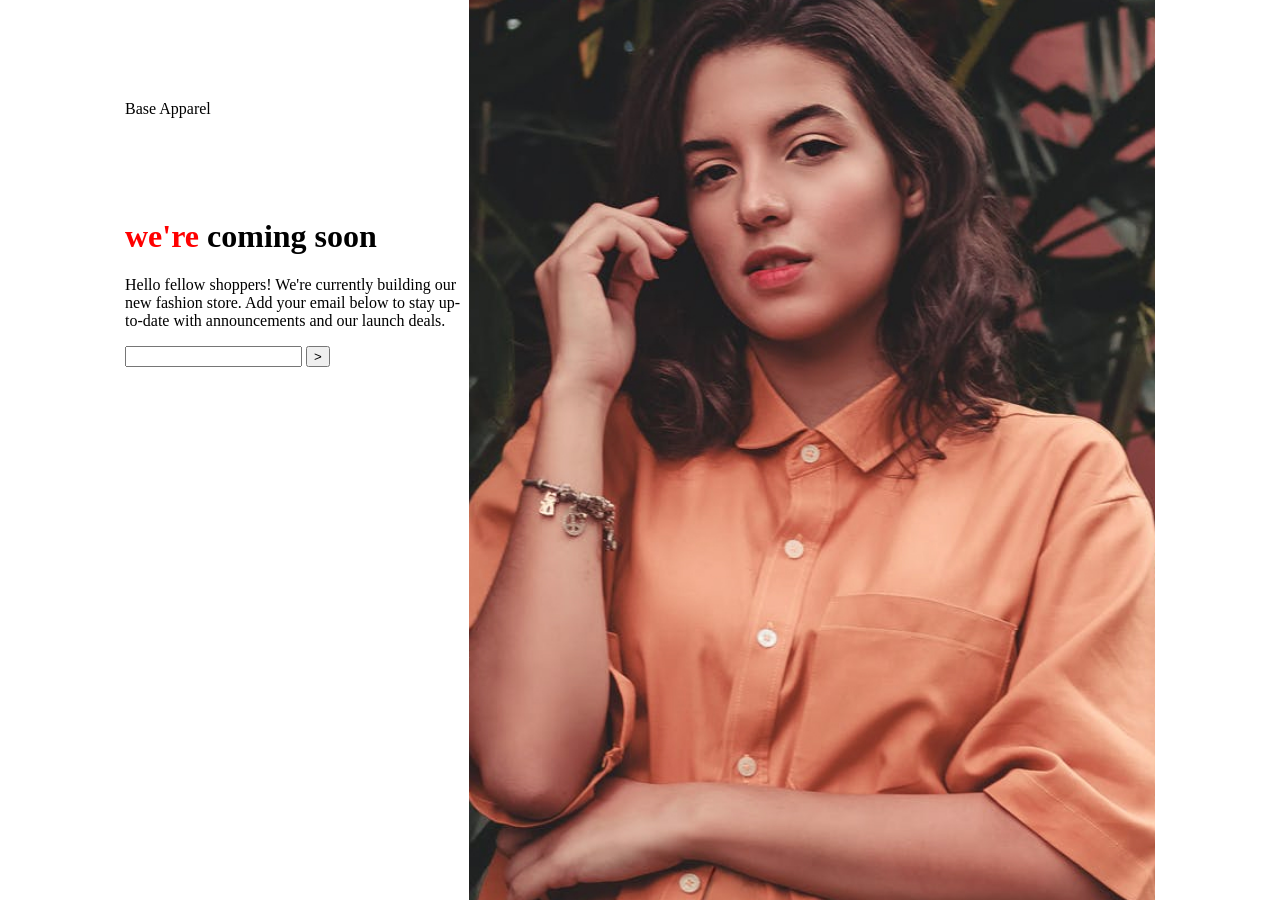
==== index.html @ 38bb9ca0 "add: hero secton add to main page" ====
<!DOCTYPE html>
<html lang="en">
<head>
    <meta charset="UTF-8">
    <meta name="viewport" content="width=device-width, initial-scale=1.0">
    <title>Document</title>
    <link rel="stylesheet" href="./style.css">
</head>
<body>
    <div class="head-section">
        <header>
            Base Apparel
        </header>

        <div class="hero-section">
            <h1>
                <span>we're</span>
                coming soon
            </h1>

            <p>
                Hello fellow shoppers! We're currently building our new fashion store. Add your email below to stay up-to-date with announcements and our launch deals.
            </p>

            <div class="email-form">
                <input type="password">
                <button>></button>
            </div>
        </div>
    </div>

    <div class="image">
        <img src="./img/qizcha.jpg" alt="Image 1">
    </div>
</body>
</html>
---- style.css ----
body{
    margin: 0;
    display: flex;
    justify-content: space-between;
    padding: 0 125px;
}

img{
    height: 100vh;
}

span{
    color: red;
}

.head-section{
    width: 444px;
    margin-top: 100px;
}

.hero-section{
    margin-top: 100px;
}
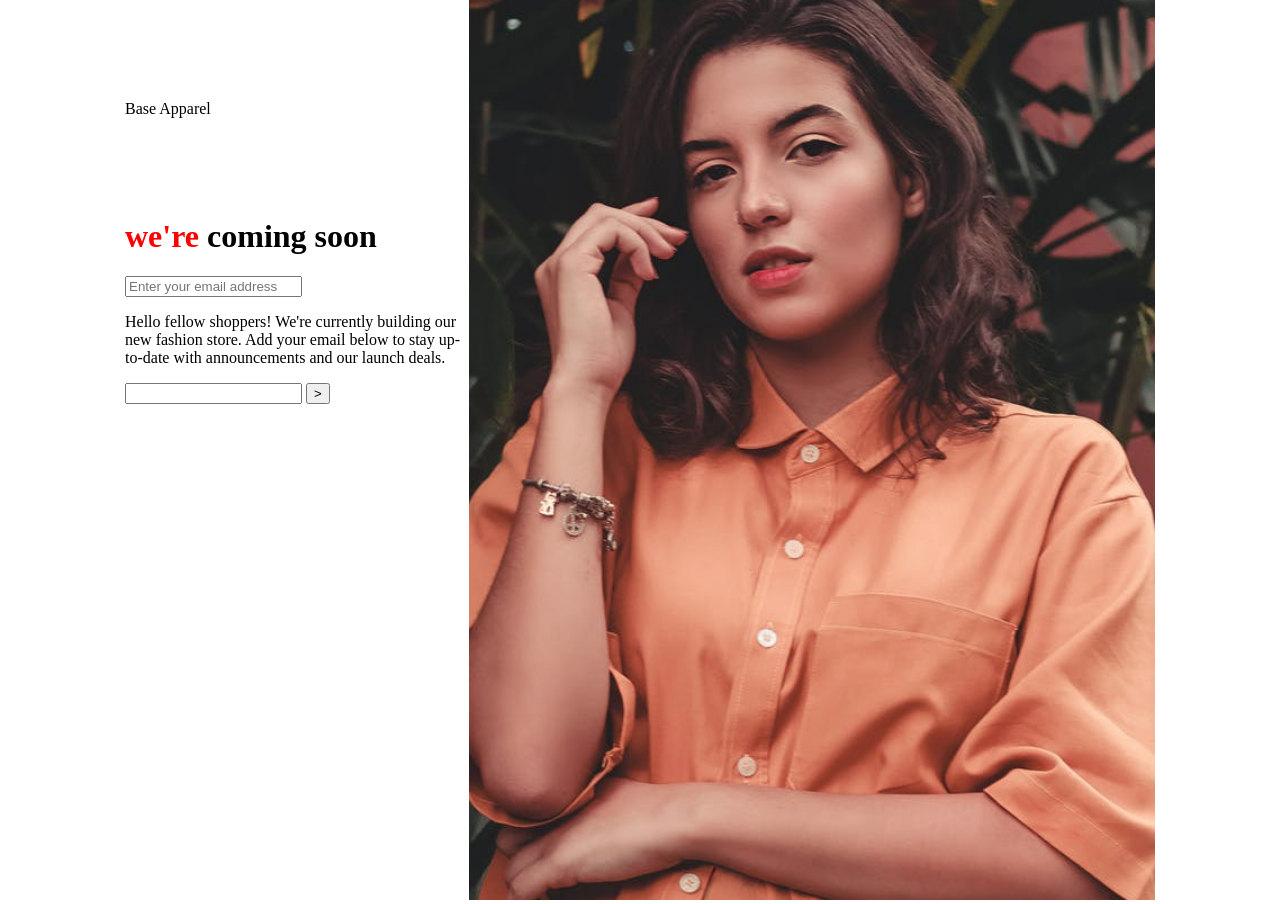
==== commit 6d11c3de: "add: email input adding" ====
--- a/index.html
+++ b/index.html
@@ -18,6 +18,8 @@
                 coming soon
             </h1>
 
+            <input type="email" placeholder="Enter your email address">
+
             <p>
                 Hello fellow shoppers! We're currently building our new fashion store. Add your email below to stay up-to-date with announcements and our launch deals.
             </p>
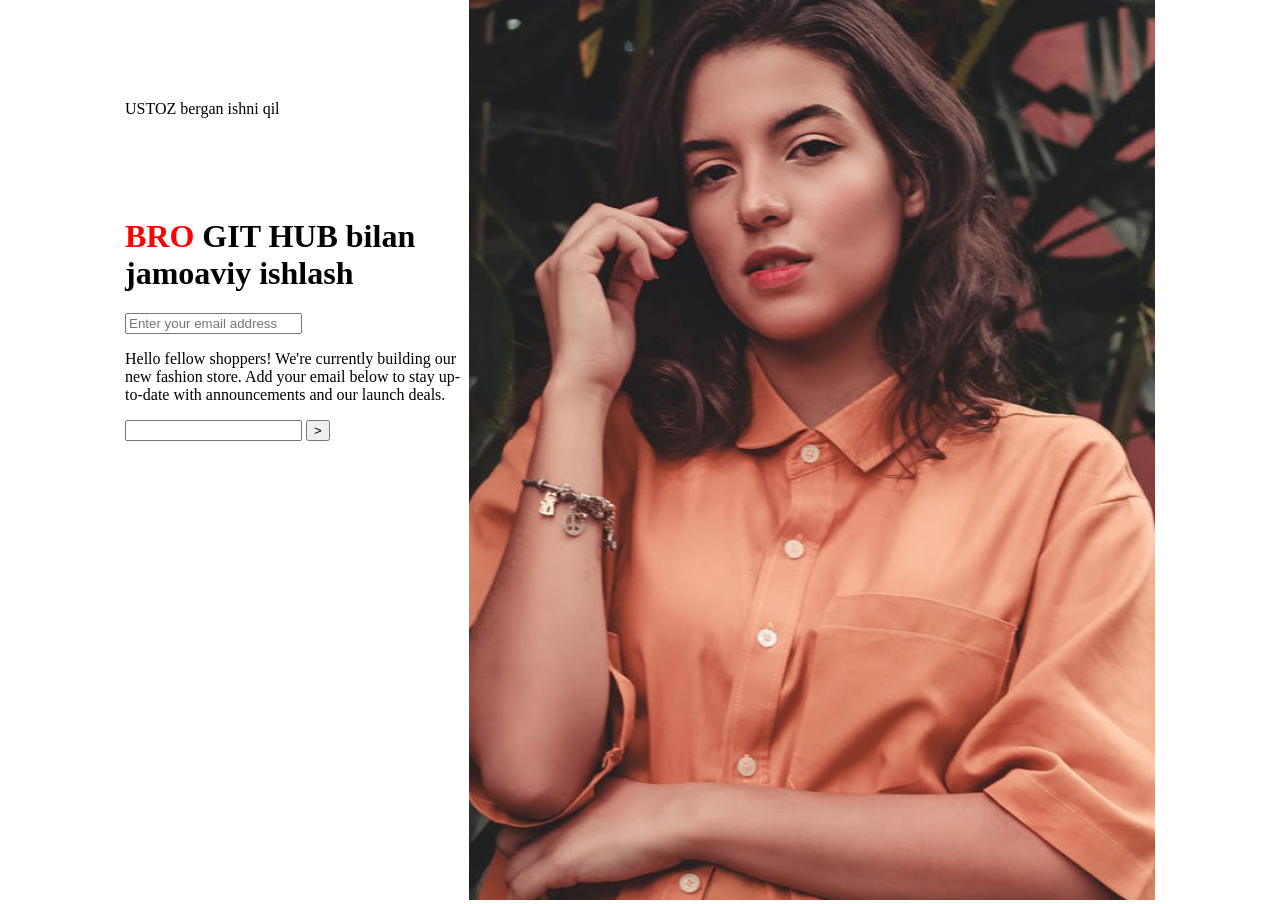
==== commit 0f4603a8: "index.html yangilandi" ====
--- a/index.html
+++ b/index.html
@@ -9,13 +9,13 @@
 <body>
     <div class="head-section">
         <header>
-            Base Apparel
+            USTOZ bergan ishni qil 
         </header>
 
         <div class="hero-section">
             <h1>
-                <span>we're</span>
-                coming soon
+                <span>BRO</span>
+                GIT HUB bilan jamoaviy ishlash 
             </h1>
 
             <input type="email" placeholder="Enter your email address">
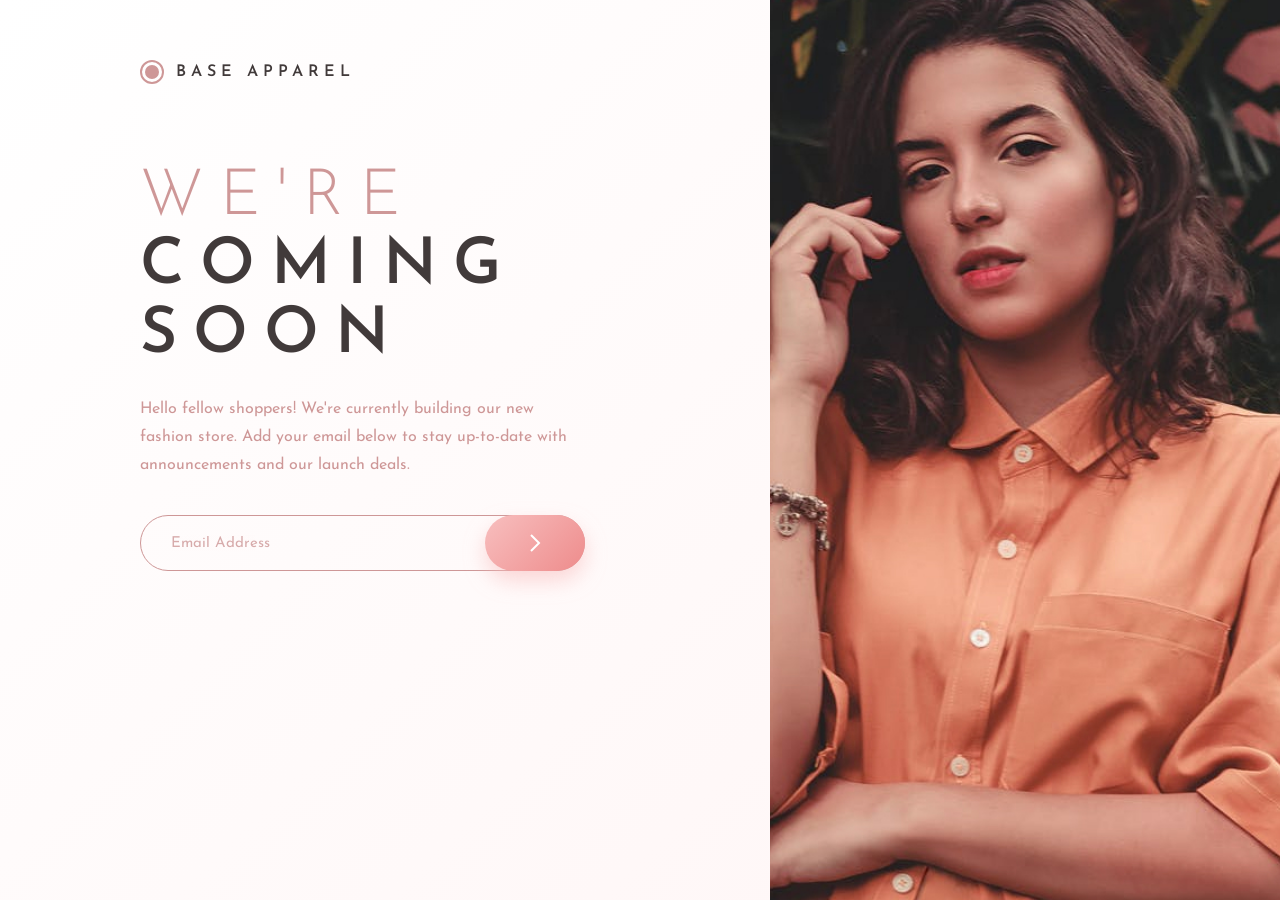
==== commit 28694aae: "fix: update HTML structure, responsive CSS styles and remove duplicate folder" ====
--- a/index.html
+++ b/index.html
@@ -3,36 +3,76 @@
 <head>
     <meta charset="UTF-8">
     <meta name="viewport" content="width=device-width, initial-scale=1.0">
-    <title>Document</title>
+    <title>Base Apparel - Coming Soon</title>
+    <link rel="preconnect" href="https://fonts.googleapis.com">
+    <link rel="preconnect" href="https://fonts.gstatic.com" crossorigin>
+    <link href="https://fonts.googleapis.com/css2?family=Josefin+Sans:wght@300;400;600&display=swap" rel="stylesheet">
     <link rel="stylesheet" href="./style.css">
 </head>
 <body>
-    <div class="head-section">
-        <header>
-            USTOZ bergan ishni qil 
-        </header>
+    <main class="container">
+        <div class="content-side">
+            <header class="header">
+                <div class="logo">
+                    <span class="logo-circle"></span>
+                    <span class="logo-text">BASE APPAREL</span>
+                </div>
+            </header>
 
-        <div class="hero-section">
-            <h1>
-                <span>BRO</span>
-                GIT HUB bilan jamoaviy ishlash 
-            </h1>
+            <div class="mobile-image">
+                <img src="./img/qizcha.jpg" alt="Base Apparel Fashion model">
+            </div>
 
-            <input type="email" placeholder="Enter your email address">
+            <section class="hero-section">
+                <h1>
+                    <span class="light-text">WE'RE</span>
+                    COMING SOON
+                </h1>
 
-            <p>
-                Hello fellow shoppers! We're currently building our new fashion store. Add your email below to stay up-to-date with announcements and our launch deals.
-            </p>
+                <p class="description">
+                    Hello fellow shoppers! We're currently building our new fashion store. Add your email below to stay up-to-date with announcements and our launch deals.
+                </p>
 
-            <div class="email-form">
-                <input type="password">
-                <button>></button>
-            </div>
+                <form class="email-form" id="emailForm" onsubmit="event.preventDefault(); validateEmail();">
+                    <div class="input-wrapper">
+                        <input type="email" id="emailInput" placeholder="Email Address" required>
+                        <span class="error-icon" id="errorIcon" aria-hidden="true">!</span>
+                        <button type="submit" class="submit-btn" aria-label="Submit email">
+                            <svg xmlns="http://www.w3.org/2000/svg" width="12" height="20" viewBox="0 0 12 20">
+                                <path fill="none" stroke="#FFF" stroke-width="2" d="M2 2l8 8-8 8"/>
+                            </svg>
+                        </button>
+                    </div>
+                    <p class="error-message" id="errorMessage">Please provide a valid email</p>
+                </form>
+            </section>
         </div>
-    </div>
 
-    <div class="image">
-        <img src="./img/qizcha.jpg" alt="Image 1">
-    </div>
+        <div class="desktop-image">
+            <img src="./img/qizcha.jpg" alt="Base Apparel Fashion model">
+        </div>
+    </main>
+
+    <script>
+        function validateEmail() {
+            const emailInput = document.getElementById('emailInput');
+            const errorIcon = document.getElementById('errorIcon');
+            const errorMessage = document.getElementById('errorMessage');
+            const email = emailInput.value.trim();
+            const re = /^[^\s@]+@[^\s@]+\.[^\s@]+$/;
+
+            if (re.test(email)) {
+                errorIcon.style.display = 'none';
+                errorMessage.style.display = 'none';
+                emailInput.style.borderColor = 'hsl(0, 36%, 70%)';
+                alert("Rahmat! Emailingiz muvaffaqiyatli qabul qilindi.");
+                emailInput.value = '';
+            } else {
+                errorIcon.style.display = 'block';
+                errorMessage.style.display = 'block';
+                emailInput.style.borderColor = 'hsl(0, 93%, 68%)';
+            }
+        }
+    </script>
 </body>
-</html>
+</html>
--- a/style.css
+++ b/style.css
@@ -1,23 +1,254 @@
-body{
+:root {
+    --desaturated-red: hsl(0, 36%, 70%);
+    --soft-red: hsl(0, 93%, 68%);
+    --dark-grayish-red: hsl(0, 6%, 24%);
+    --bg-grad-1: hsl(0, 0%, 100%);
+    --bg-grad-2: hsl(0, 100%, 98%);
+    --btn-grad-1: hsl(0, 80%, 86%);
+    --btn-grad-2: hsl(0, 74%, 74%);
+}
+
+* {
     margin: 0;
-    display: flex;
-    justify-content: space-between;
-    padding: 0 125px;
-}
-
-img{
-    height: 100vh;
-}
-
-span{
-    color: red;
-}
-
-.head-section{
-    width: 444px;
-    margin-top: 100px;
-}
-
-.hero-section{
-    margin-top: 100px;
-}+    padding: 0;
+    box-sizing: border-box;
+}
+
+body {
+    font-family: 'Josefin Sans', sans-serif;
+    min-height: 100vh;
+    background: linear-gradient(135deg, var(--bg-grad-1), var(--bg-grad-2));
+    color: var(--dark-grayish-red);
+    display: flex;
+    justify-content: center;
+    align-items: stretch;
+}
+
+.container {
+    display: flex;
+    width: 100%;
+    min-height: 100vh;
+}
+
+.content-side {
+    flex: 1;
+    display: flex;
+    flex-direction: column;
+    padding: 60px 120px 60px 140px;
+    max-width: 65%;
+}
+
+.header {
+    margin-bottom: 80px;
+}
+
+.logo {
+    display: flex;
+    align-items: center;
+    gap: 12px;
+}
+
+.logo-circle {
+    width: 24px;
+    height: 24px;
+    border-radius: 50%;
+    border: 2px solid var(--desaturated-red);
+    position: relative;
+}
+
+.logo-circle::after {
+    content: '';
+    position: absolute;
+    top: 3px;
+    left: 3px;
+    width: 14px;
+    height: 14px;
+    border-radius: 50%;
+    background-color: var(--desaturated-red);
+}
+
+.logo-text {
+    font-size: 16px;
+    font-weight: 600;
+    letter-spacing: 5px;
+    color: var(--dark-grayish-red);
+}
+
+.hero-section {
+    max-width: 445px;
+}
+
+h1 {
+    font-size: 64px;
+    line-height: 1.08;
+    letter-spacing: 16px;
+    font-weight: 600;
+    text-transform: uppercase;
+    margin-bottom: 24px;
+}
+
+h1 .light-text {
+    display: block;
+    font-weight: 300;
+    color: var(--desaturated-red);
+}
+
+.description {
+    font-size: 16px;
+    line-height: 1.75;
+    color: var(--desaturated-red);
+    margin-bottom: 36px;
+}
+
+.email-form {
+    width: 100%;
+    position: relative;
+}
+
+.input-wrapper {
+    position: relative;
+    display: flex;
+    align-items: center;
+}
+
+.input-wrapper input {
+    width: 100%;
+    height: 56px;
+    border-radius: 28px;
+    border: 1px solid var(--desaturated-red);
+    padding: 0 110px 0 30px;
+    font-size: 15px;
+    font-family: inherit;
+    color: var(--dark-grayish-red);
+    outline: none;
+    background-color: transparent;
+    transition: border-color 0.2s ease;
+}
+
+.input-wrapper input::placeholder {
+    color: var(--desaturated-red);
+    opacity: 0.8;
+}
+
+.input-wrapper input:focus {
+    border-color: var(--dark-grayish-red);
+}
+
+.error-icon {
+    display: none;
+    position: absolute;
+    right: 110px;
+    width: 24px;
+    height: 24px;
+    line-height: 24px;
+    text-align: center;
+    border-radius: 50%;
+    background-color: var(--soft-red);
+    color: white;
+    font-size: 14px;
+    font-weight: bold;
+}
+
+.submit-btn {
+    position: absolute;
+    right: 0;
+    width: 100px;
+    height: 56px;
+    border-radius: 28px;
+    border: none;
+    background: linear-gradient(135deg, var(--btn-grad-1), var(--btn-grad-2));
+    cursor: pointer;
+    display: flex;
+    align-items: center;
+    justify-content: center;
+    box-shadow: 0 10px 20px rgba(248, 191, 191, 0.6);
+    transition: transform 0.2s ease, opacity 0.2s ease, box-shadow 0.2s ease;
+}
+
+.submit-btn:hover {
+    opacity: 0.9;
+    box-shadow: 0 14px 28px rgba(248, 191, 191, 0.85);
+    transform: scale(1.02);
+}
+
+.error-message {
+    display: none;
+    font-size: 13px;
+    color: var(--soft-red);
+    margin-top: 8px;
+    padding-left: 30px;
+}
+
+.desktop-image {
+    flex: 1;
+    max-width: 40%;
+    overflow: hidden;
+}
+
+.desktop-image img {
+    width: 100%;
+    height: 100%;
+    object-fit: cover;
+    object-position: top center;
+    display: block;
+}
+
+.mobile-image {
+    display: none;
+}
+
+@media (max-width: 900px) {
+    .container {
+        flex-direction: column;
+    }
+
+    .content-side {
+        max-width: 100%;
+        padding: 32px 32px 64px 32px;
+        align-items: center;
+        text-align: center;
+    }
+
+    .header {
+        width: 100%;
+        margin-bottom: 32px;
+        display: flex;
+        justify-content: flex-start;
+    }
+
+    .desktop-image {
+        display: none;
+    }
+
+    .mobile-image {
+        display: block;
+        width: 100vw;
+        margin-left: -32px;
+        margin-right: -32px;
+        margin-bottom: 48px;
+        max-height: 340px;
+        overflow: hidden;
+    }
+
+    .mobile-image img {
+        width: 100%;
+        height: 100%;
+        object-fit: cover;
+        object-position: top;
+    }
+
+    h1 {
+        font-size: 40px;
+        letter-spacing: 10px;
+        margin-bottom: 18px;
+    }
+
+    .description {
+        font-size: 14px;
+        margin-bottom: 32px;
+    }
+
+    .error-message {
+        text-align: left;
+    }
+}
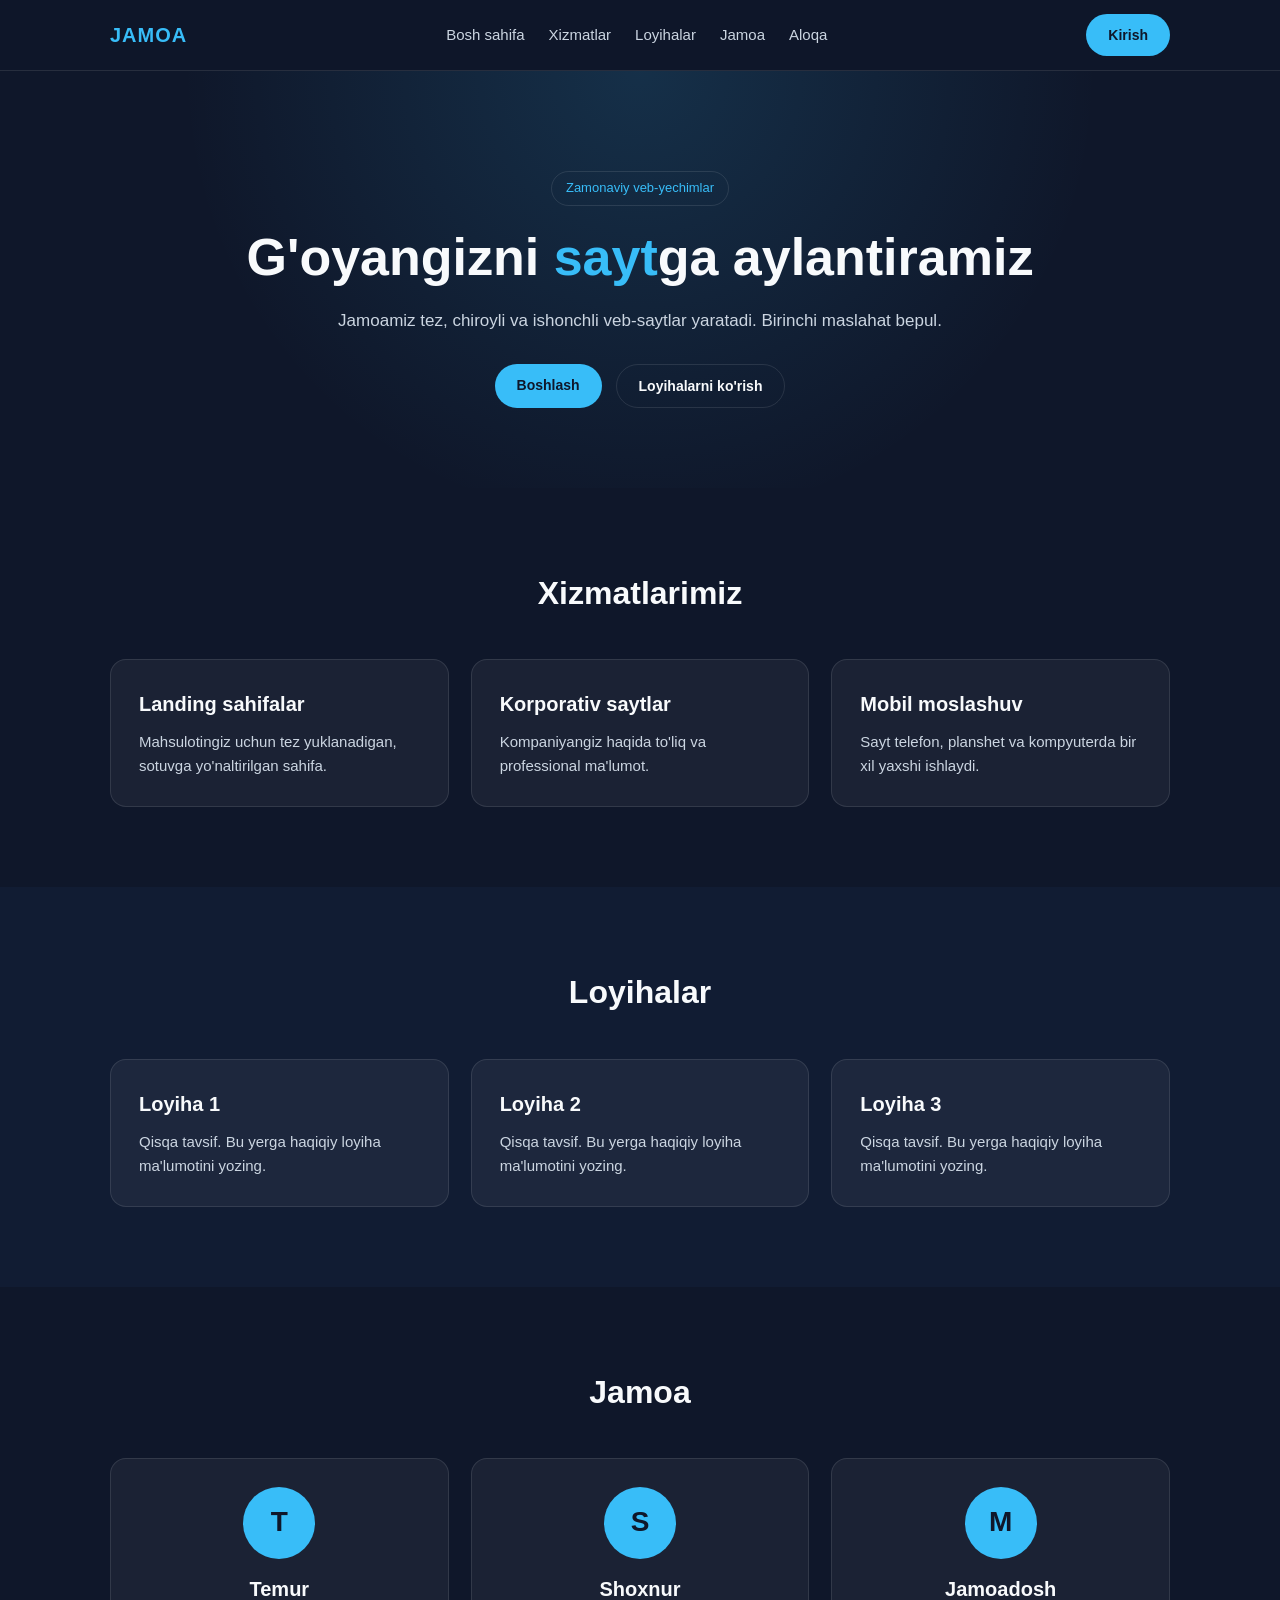
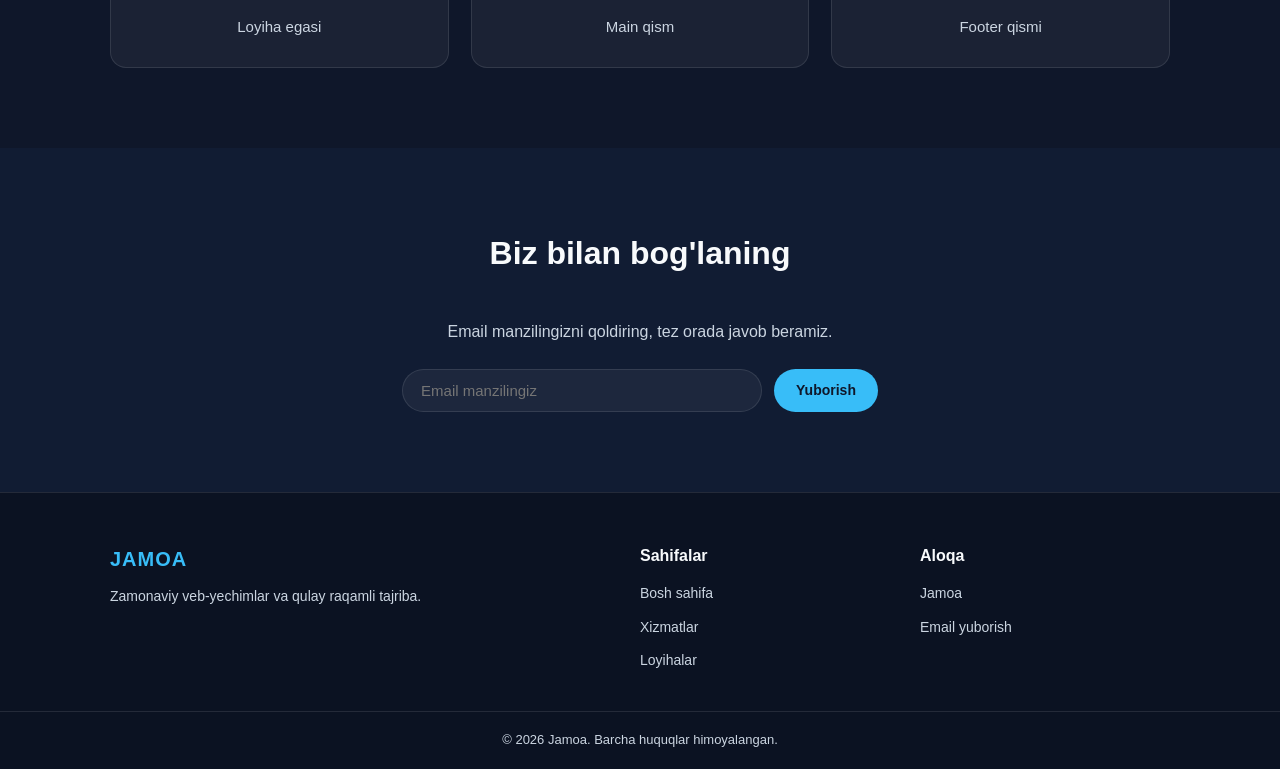
==== commit 46c71b0e: "Katta sayt: header, asosiy qism, loyihalar, jamoa, aloqa, footer" ====
--- a/index.html
+++ b/index.html
@@ -1,78 +1,139 @@
 <!DOCTYPE html>
-<html lang="en">
+<html lang="uz">
 <head>
-    <meta charset="UTF-8">
-    <meta name="viewport" content="width=device-width, initial-scale=1.0">
-    <title>Base Apparel - Coming Soon</title>
-    <link rel="preconnect" href="https://fonts.googleapis.com">
-    <link rel="preconnect" href="https://fonts.gstatic.com" crossorigin>
-    <link href="https://fonts.googleapis.com/css2?family=Josefin+Sans:wght@300;400;600&display=swap" rel="stylesheet">
-    <link rel="stylesheet" href="./style.css">
+  <meta charset="UTF-8">
+  <meta name="viewport" content="width=device-width, initial-scale=1.0">
+  <title>Jamoa sayti</title>
+  <link rel="stylesheet" href="style.css">
 </head>
 <body>
-    <main class="container">
-        <div class="content-side">
-            <header class="header">
-                <div class="logo">
-                    <span class="logo-circle"></span>
-                    <span class="logo-text">BASE APPAREL</span>
-                </div>
-            </header>
 
-            <div class="mobile-image">
-                <img src="./img/qizcha.jpg" alt="Base Apparel Fashion model">
-            </div>
+  <header class="site-header">
+    <div class="container header-inner">
+      <a href="#" class="logo">JAMOA</a>
+      <nav class="nav">
+        <a href="#bosh">Bosh sahifa</a>
+        <a href="#xizmatlar">Xizmatlar</a>
+        <a href="#loyihalar">Loyihalar</a>
+        <a href="#jamoa">Jamoa</a>
+        <a href="#aloqa">Aloqa</a>
+      </nav>
+      <a href="#aloqa" class="btn">Kirish</a>
+    </div>
+  </header>
 
-            <section class="hero-section">
-                <h1>
-                    <span class="light-text">WE'RE</span>
-                    COMING SOON
-                </h1>
+  <main>
+    <section id="bosh" class="hero">
+      <div class="container">
+        <span class="badge">Zamonaviy veb-yechimlar</span>
+        <h1>G'oyangizni <span class="accent">sayt</span>ga aylantiramiz</h1>
+        <p>Jamoamiz tez, chiroyli va ishonchli veb-saytlar yaratadi. Birinchi maslahat bepul.</p>
+        <div class="hero-actions">
+          <a href="#aloqa" class="btn">Boshlash</a>
+          <a href="#loyihalar" class="btn btn-outline">Loyihalarni ko'rish</a>
+        </div>
+      </div>
+    </section>
 
-                <p class="description">
-                    Hello fellow shoppers! We're currently building our new fashion store. Add your email below to stay up-to-date with announcements and our launch deals.
-                </p>
+    <section id="xizmatlar" class="section">
+      <div class="container">
+        <h2 class="section-title">Xizmatlarimiz</h2>
+        <div class="cards">
+          <article class="card">
+            <h3>Landing sahifalar</h3>
+            <p>Mahsulotingiz uchun tez yuklanadigan, sotuvga yo'naltirilgan sahifa.</p>
+          </article>
+          <article class="card">
+            <h3>Korporativ saytlar</h3>
+            <p>Kompaniyangiz haqida to'liq va professional ma'lumot.</p>
+          </article>
+          <article class="card">
+            <h3>Mobil moslashuv</h3>
+            <p>Sayt telefon, planshet va kompyuterda bir xil yaxshi ishlaydi.</p>
+          </article>
+        </div>
+      </div>
+    </section>
 
-                <form class="email-form" id="emailForm" onsubmit="event.preventDefault(); validateEmail();">
-                    <div class="input-wrapper">
-                        <input type="email" id="emailInput" placeholder="Email Address" required>
-                        <span class="error-icon" id="errorIcon" aria-hidden="true">!</span>
-                        <button type="submit" class="submit-btn" aria-label="Submit email">
-                            <svg xmlns="http://www.w3.org/2000/svg" width="12" height="20" viewBox="0 0 12 20">
-                                <path fill="none" stroke="#FFF" stroke-width="2" d="M2 2l8 8-8 8"/>
-                            </svg>
-                        </button>
-                    </div>
-                    <p class="error-message" id="errorMessage">Please provide a valid email</p>
-                </form>
-            </section>
+    <section id="loyihalar" class="section section-alt">
+      <div class="container">
+        <h2 class="section-title">Loyihalar</h2>
+        <div class="cards">
+          <article class="card">
+            <h3>Loyiha 1</h3>
+            <p>Qisqa tavsif. Bu yerga haqiqiy loyiha ma'lumotini yozing.</p>
+          </article>
+          <article class="card">
+            <h3>Loyiha 2</h3>
+            <p>Qisqa tavsif. Bu yerga haqiqiy loyiha ma'lumotini yozing.</p>
+          </article>
+          <article class="card">
+            <h3>Loyiha 3</h3>
+            <p>Qisqa tavsif. Bu yerga haqiqiy loyiha ma'lumotini yozing.</p>
+          </article>
         </div>
+      </div>
+    </section>
 
-        <div class="desktop-image">
-            <img src="./img/qizcha.jpg" alt="Base Apparel Fashion model">
+    <section id="jamoa" class="section">
+      <div class="container">
+        <h2 class="section-title">Jamoa</h2>
+        <div class="cards">
+          <article class="card team">
+            <div class="avatar">T</div>
+            <h3>Temur</h3>
+            <p>Loyiha egasi</p>
+          </article>
+          <article class="card team">
+            <div class="avatar">S</div>
+            <h3>Shoxnur</h3>
+            <p>Main qism</p>
+          </article>
+          <article class="card team">
+            <div class="avatar">M</div>
+            <h3>Jamoadosh</h3>
+            <p>Footer qismi</p>
+          </article>
         </div>
-    </main>
+      </div>
+    </section>
 
-    <script>
-        function validateEmail() {
-            const emailInput = document.getElementById('emailInput');
-            const errorIcon = document.getElementById('errorIcon');
-            const errorMessage = document.getElementById('errorMessage');
-            const email = emailInput.value.trim();
-            const re = /^[^\s@]+@[^\s@]+\.[^\s@]+$/;
+    <section id="aloqa" class="section section-alt">
+      <div class="container contact">
+        <h2 class="section-title">Biz bilan bog'laning</h2>
+        <p>Email manzilingizni qoldiring, tez orada javob beramiz.</p>
+        <form class="contact-form" action="#" method="post">
+          <input type="email" placeholder="Email manzilingiz" required>
+          <button type="submit" class="btn">Yuborish</button>
+        </form>
+      </div>
+    </section>
+  </main>
 
-            if (re.test(email)) {
-                errorIcon.style.display = 'none';
-                errorMessage.style.display = 'none';
-                emailInput.style.borderColor = 'hsl(0, 36%, 70%)';
-                alert("Rahmat! Emailingiz muvaffaqiyatli qabul qilindi.");
-                emailInput.value = '';
-            } else {
-                errorIcon.style.display = 'block';
-                errorMessage.style.display = 'block';
-                emailInput.style.borderColor = 'hsl(0, 93%, 68%)';
-            }
-        }
-    </script>
+  <footer class="site-footer">
+    <div class="container footer-grid">
+      <div>
+        <a href="#" class="logo">JAMOA</a>
+        <p>Zamonaviy veb-yechimlar va qulay raqamli tajriba.</p>
+      </div>
+      <div>
+        <h4>Sahifalar</h4>
+        <ul>
+          <li><a href="#bosh">Bosh sahifa</a></li>
+          <li><a href="#xizmatlar">Xizmatlar</a></li>
+          <li><a href="#loyihalar">Loyihalar</a></li>
+        </ul>
+      </div>
+      <div>
+        <h4>Aloqa</h4>
+        <ul>
+          <li><a href="#jamoa">Jamoa</a></li>
+          <li><a href="#aloqa">Email yuborish</a></li>
+        </ul>
+      </div>
+    </div>
+    <div class="footer-bottom">© 2026 Jamoa. Barcha huquqlar himoyalangan.</div>
+  </footer>
+
 </body>
-</html>+</html>
--- a/style.css
+++ b/style.css
@@ -1,254 +1,78 @@
+* { margin: 0; padding: 0; box-sizing: border-box; font-family: 'Segoe UI', Tahoma, Geneva, Verdana, sans-serif; }
+
 :root {
-    --desaturated-red: hsl(0, 36%, 70%);
-    --soft-red: hsl(0, 93%, 68%);
-    --dark-grayish-red: hsl(0, 6%, 24%);
-    --bg-grad-1: hsl(0, 0%, 100%);
-    --bg-grad-2: hsl(0, 100%, 98%);
-    --btn-grad-1: hsl(0, 80%, 86%);
-    --btn-grad-2: hsl(0, 74%, 74%);
+  --bg: #0f172a;
+  --bg-alt: #111c33;
+  --card: rgba(255, 255, 255, 0.05);
+  --border: rgba(255, 255, 255, 0.1);
+  --text: #f8fafc;
+  --muted: #cbd5e1;
+  --accent: #38bdf8;
+  --accent-hover: #7dd3fc;
 }
 
-* {
-    margin: 0;
-    padding: 0;
-    box-sizing: border-box;
+body { background: var(--bg); color: var(--text); line-height: 1.6; }
+a { text-decoration: none; color: inherit; }
+
+.container { max-width: 1100px; margin: 0 auto; padding: 0 20px; }
+
+/* Header */
+.site-header { position: sticky; top: 0; z-index: 10; background: rgba(15, 23, 42, 0.85); backdrop-filter: blur(12px); border-bottom: 1px solid var(--border); }
+.header-inner { display: flex; justify-content: space-between; align-items: center; padding: 14px 20px; gap: 20px; flex-wrap: wrap; }
+.logo { font-size: 20px; font-weight: 700; letter-spacing: 1px; color: var(--accent); }
+.nav { display: flex; gap: 24px; flex-wrap: wrap; }
+.nav a { color: var(--muted); font-size: 15px; transition: color 0.3s ease; }
+.nav a:hover { color: #fff; }
+
+/* Buttons */
+.btn { display: inline-block; background: var(--accent); color: var(--bg); padding: 10px 22px; border-radius: 30px; font-weight: 600; font-size: 14px; border: none; cursor: pointer; transition: transform 0.2s ease, background 0.3s ease; }
+.btn:hover { background: var(--accent-hover); transform: translateY(-2px); }
+.btn-outline { background: transparent; color: var(--text); border: 1px solid var(--border); }
+.btn-outline:hover { background: var(--card); }
+
+/* Hero */
+.hero { padding: 100px 0 80px; text-align: center; background: radial-gradient(circle at top, rgba(56, 189, 248, 0.15), transparent 60%); }
+.badge { display: inline-block; padding: 6px 14px; border: 1px solid var(--border); border-radius: 30px; font-size: 13px; color: var(--accent); margin-bottom: 20px; }
+.hero h1 { font-size: clamp(32px, 5vw, 52px); line-height: 1.2; margin-bottom: 18px; }
+.accent { color: var(--accent); }
+.hero p { color: var(--muted); max-width: 620px; margin: 0 auto 30px; font-size: 17px; }
+.hero-actions { display: flex; gap: 14px; justify-content: center; flex-wrap: wrap; }
+
+/* Sections */
+.section { padding: 80px 0; }
+.section-alt { background: var(--bg-alt); }
+.section-title { text-align: center; font-size: 32px; margin-bottom: 40px; }
+
+/* Cards */
+.cards { display: grid; grid-template-columns: repeat(auto-fit, minmax(240px, 1fr)); gap: 22px; }
+.card { background: var(--card); border: 1px solid var(--border); border-radius: 16px; padding: 28px; transition: transform 0.2s ease, border-color 0.3s ease; }
+.card:hover { transform: translateY(-4px); border-color: var(--accent); }
+.card h3 { margin-bottom: 10px; font-size: 20px; }
+.card p { color: var(--muted); font-size: 15px; }
+.team { text-align: center; }
+.avatar { width: 72px; height: 72px; border-radius: 50%; background: var(--accent); color: var(--bg); font-size: 28px; font-weight: 700; display: flex; align-items: center; justify-content: center; margin: 0 auto 14px; }
+
+/* Contact */
+.contact { text-align: center; }
+.contact p { color: var(--muted); margin-bottom: 24px; }
+.contact-form { display: flex; gap: 12px; justify-content: center; flex-wrap: wrap; }
+.contact-form input { flex: 1; min-width: 220px; max-width: 360px; padding: 12px 18px; border-radius: 30px; border: 1px solid var(--border); background: var(--card); color: var(--text); font-size: 15px; outline: none; }
+.contact-form input:focus { border-color: var(--accent); }
+
+/* Footer */
+.site-footer { background: #0b1222; border-top: 1px solid var(--border); padding-top: 50px; }
+.footer-grid { display: grid; grid-template-columns: 2fr 1fr 1fr; gap: 30px; padding-bottom: 30px; }
+.footer-grid p { color: var(--muted); margin-top: 10px; font-size: 14px; }
+.footer-grid h4 { margin-bottom: 12px; }
+.footer-grid ul { list-style: none; }
+.footer-grid li { margin-bottom: 8px; }
+.footer-grid li a { color: var(--muted); font-size: 14px; }
+.footer-grid li a:hover { color: var(--accent); }
+.footer-bottom { text-align: center; padding: 18px; border-top: 1px solid var(--border); color: var(--muted); font-size: 13px; }
+
+/* Mobile */
+@media (max-width: 700px) {
+  .footer-grid { grid-template-columns: 1fr; }
+  .hero { padding: 70px 0 60px; }
+  .section { padding: 60px 0; }
 }
-
-body {
-    font-family: 'Josefin Sans', sans-serif;
-    min-height: 100vh;
-    background: linear-gradient(135deg, var(--bg-grad-1), var(--bg-grad-2));
-    color: var(--dark-grayish-red);
-    display: flex;
-    justify-content: center;
-    align-items: stretch;
-}
-
-.container {
-    display: flex;
-    width: 100%;
-    min-height: 100vh;
-}
-
-.content-side {
-    flex: 1;
-    display: flex;
-    flex-direction: column;
-    padding: 60px 120px 60px 140px;
-    max-width: 65%;
-}
-
-.header {
-    margin-bottom: 80px;
-}
-
-.logo {
-    display: flex;
-    align-items: center;
-    gap: 12px;
-}
-
-.logo-circle {
-    width: 24px;
-    height: 24px;
-    border-radius: 50%;
-    border: 2px solid var(--desaturated-red);
-    position: relative;
-}
-
-.logo-circle::after {
-    content: '';
-    position: absolute;
-    top: 3px;
-    left: 3px;
-    width: 14px;
-    height: 14px;
-    border-radius: 50%;
-    background-color: var(--desaturated-red);
-}
-
-.logo-text {
-    font-size: 16px;
-    font-weight: 600;
-    letter-spacing: 5px;
-    color: var(--dark-grayish-red);
-}
-
-.hero-section {
-    max-width: 445px;
-}
-
-h1 {
-    font-size: 64px;
-    line-height: 1.08;
-    letter-spacing: 16px;
-    font-weight: 600;
-    text-transform: uppercase;
-    margin-bottom: 24px;
-}
-
-h1 .light-text {
-    display: block;
-    font-weight: 300;
-    color: var(--desaturated-red);
-}
-
-.description {
-    font-size: 16px;
-    line-height: 1.75;
-    color: var(--desaturated-red);
-    margin-bottom: 36px;
-}
-
-.email-form {
-    width: 100%;
-    position: relative;
-}
-
-.input-wrapper {
-    position: relative;
-    display: flex;
-    align-items: center;
-}
-
-.input-wrapper input {
-    width: 100%;
-    height: 56px;
-    border-radius: 28px;
-    border: 1px solid var(--desaturated-red);
-    padding: 0 110px 0 30px;
-    font-size: 15px;
-    font-family: inherit;
-    color: var(--dark-grayish-red);
-    outline: none;
-    background-color: transparent;
-    transition: border-color 0.2s ease;
-}
-
-.input-wrapper input::placeholder {
-    color: var(--desaturated-red);
-    opacity: 0.8;
-}
-
-.input-wrapper input:focus {
-    border-color: var(--dark-grayish-red);
-}
-
-.error-icon {
-    display: none;
-    position: absolute;
-    right: 110px;
-    width: 24px;
-    height: 24px;
-    line-height: 24px;
-    text-align: center;
-    border-radius: 50%;
-    background-color: var(--soft-red);
-    color: white;
-    font-size: 14px;
-    font-weight: bold;
-}
-
-.submit-btn {
-    position: absolute;
-    right: 0;
-    width: 100px;
-    height: 56px;
-    border-radius: 28px;
-    border: none;
-    background: linear-gradient(135deg, var(--btn-grad-1), var(--btn-grad-2));
-    cursor: pointer;
-    display: flex;
-    align-items: center;
-    justify-content: center;
-    box-shadow: 0 10px 20px rgba(248, 191, 191, 0.6);
-    transition: transform 0.2s ease, opacity 0.2s ease, box-shadow 0.2s ease;
-}
-
-.submit-btn:hover {
-    opacity: 0.9;
-    box-shadow: 0 14px 28px rgba(248, 191, 191, 0.85);
-    transform: scale(1.02);
-}
-
-.error-message {
-    display: none;
-    font-size: 13px;
-    color: var(--soft-red);
-    margin-top: 8px;
-    padding-left: 30px;
-}
-
-.desktop-image {
-    flex: 1;
-    max-width: 40%;
-    overflow: hidden;
-}
-
-.desktop-image img {
-    width: 100%;
-    height: 100%;
-    object-fit: cover;
-    object-position: top center;
-    display: block;
-}
-
-.mobile-image {
-    display: none;
-}
-
-@media (max-width: 900px) {
-    .container {
-        flex-direction: column;
-    }
-
-    .content-side {
-        max-width: 100%;
-        padding: 32px 32px 64px 32px;
-        align-items: center;
-        text-align: center;
-    }
-
-    .header {
-        width: 100%;
-        margin-bottom: 32px;
-        display: flex;
-        justify-content: flex-start;
-    }
-
-    .desktop-image {
-        display: none;
-    }
-
-    .mobile-image {
-        display: block;
-        width: 100vw;
-        margin-left: -32px;
-        margin-right: -32px;
-        margin-bottom: 48px;
-        max-height: 340px;
-        overflow: hidden;
-    }
-
-    .mobile-image img {
-        width: 100%;
-        height: 100%;
-        object-fit: cover;
-        object-position: top;
-    }
-
-    h1 {
-        font-size: 40px;
-        letter-spacing: 10px;
-        margin-bottom: 18px;
-    }
-
-    .description {
-        font-size: 14px;
-        margin-bottom: 32px;
-    }
-
-    .error-message {
-        text-align: left;
-    }
-}
